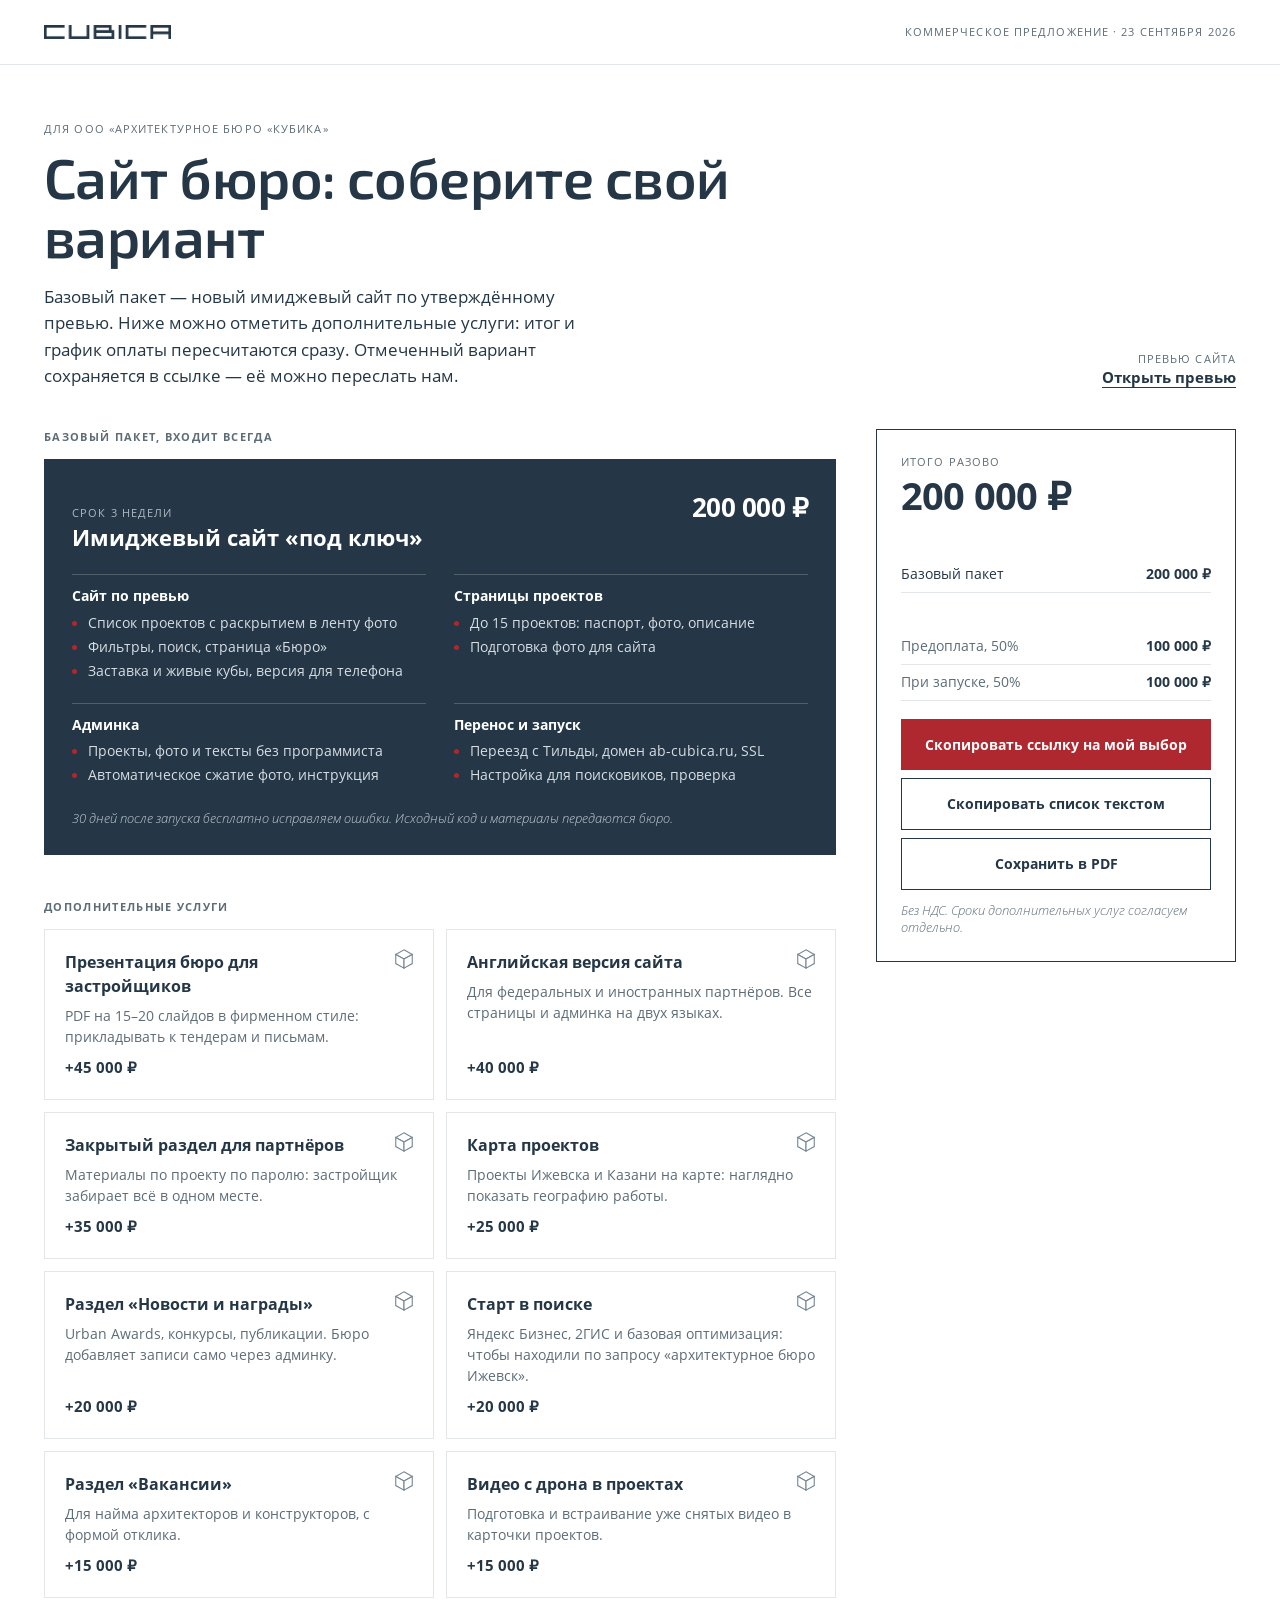
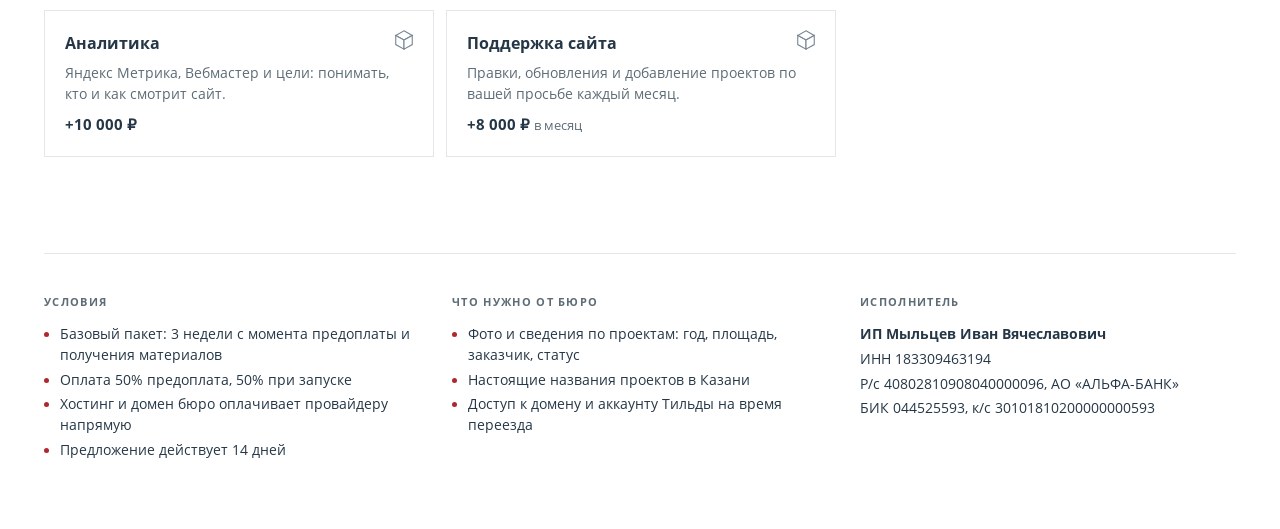
==== kp-9d5801d6/index.html @ bca87ef8 "Интерактивное КП с выбором дополнительных услуг (по отдельной ссылке) Co-Authored-By: Claude Opus 5." ====
<!doctype html>
<html lang="ru">
<head>
<meta charset="utf-8">
<meta name="robots" content="noindex, nofollow">
<meta name="viewport" content="width=device-width, initial-scale=1">
<title>Коммерческое предложение: сайт бюро «Кубика»</title>
<style>
@font-face { font-family: "Exo 2"; src: url("../assets/fonts/Exo2-SemiBold.ttf") format("truetype"); font-weight: 600; font-display: swap; }
@font-face { font-family: "Open Sans"; src: url("../assets/fonts/OpenSans-Regular.ttf") format("truetype"); font-weight: 400; font-display: swap; }
@font-face { font-family: "Open Sans"; src: url("../assets/fonts/OpenSans-Bold.ttf") format("truetype"); font-weight: 700; font-display: swap; }
@font-face { font-family: "Open Sans"; src: url("../assets/fonts/OpenSans-LightItalic.ttf") format("truetype"); font-weight: 300; font-style: italic; font-display: swap; }

:root { --ink: #253746; --slate: #768692; --muted: #5d6c76; --brick: #af272f; --hair: #e3e7ea; --pale: #f4f6f7; --ease: cubic-bezier(.16, 1, .3, 1); }
* { box-sizing: border-box; }
html { scroll-behavior: smooth; }
body { margin: 0; background: #fff; color: var(--ink); font: 400 15px/1.55 "Open Sans", Arial, sans-serif; -webkit-font-smoothing: antialiased; }
a { color: inherit; }
button { font: inherit; color: inherit; }
:focus-visible { outline: 2px solid var(--brick); outline-offset: 3px; }
.caps { font-size: 11px; line-height: 1.4; letter-spacing: .1em; text-transform: uppercase; color: var(--muted); }
.wrap { max-width: 1240px; margin: 0 auto; padding: 0 24px; }

/* шапка */
.top { border-bottom: 1px solid var(--hair); }
.top .wrap { height: 64px; display: flex; align-items: center; justify-content: space-between; gap: 16px; }
.top img { height: 14px; }

/* обложка */
.hero { padding: 56px 0 40px; display: grid; grid-template-columns: minmax(0, 7fr) minmax(0, 4fr); gap: 48px; align-items: end; }
h1 { font: 600 clamp(32px, 4.4vw, 56px)/1.05 "Exo 2", sans-serif; margin: 12px 0 18px; letter-spacing: -.01em; }
.hero p { margin: 0; font-size: 17px; max-width: 58ch; }
.hero .preview { justify-self: end; text-align: right; }
.hero .preview a { font-weight: 700; text-decoration: none; border-bottom: 1px solid currentColor; }
.hero .preview a:hover { color: var(--brick); }

/* раскладка: слева пакеты, справа итог */
.layout { display: grid; grid-template-columns: minmax(0, 1fr) 360px; gap: 40px; align-items: start; padding-bottom: 96px; }
h2 { font: 700 11px/1.4 "Open Sans", sans-serif; letter-spacing: .12em; text-transform: uppercase; color: var(--muted); margin: 0 0 14px; }

/* базовый пакет */
.base { background: var(--ink); color: #fff; padding: 28px; margin-bottom: 44px; }
.base__head { display: flex; justify-content: space-between; align-items: baseline; gap: 16px; flex-wrap: wrap; margin-bottom: 20px; }
.base__head b { font-size: 22px; }
.base__head .price { font-size: 26px; font-weight: 700; letter-spacing: -.02em; white-space: nowrap; }
.base .caps { color: #aebac3; }
.base__grid { display: grid; grid-template-columns: 1fr 1fr; gap: 18px 28px; }
.base__grid h3 { font-size: 14px; margin: 0 0 6px; padding-top: 10px; border-top: 1px solid rgba(255,255,255,.2); }
.base__grid ul { margin: 0; padding-left: 16px; color: #d6dde3; font-size: 13.5px; }
.base__grid li { margin-bottom: 3px; }
.base__grid li::marker { color: var(--brick); }
.base__note { margin: 20px 0 0; font: 300 italic 13px/1.4 "Open Sans"; color: #c3ccd3; }

/* доп. услуги */
.extras { display: grid; grid-template-columns: 1fr 1fr; gap: 12px; }
.opt { position: relative; display: grid; grid-template-rows: auto 1fr auto; gap: 8px; padding: 20px; border: 1px solid var(--hair); background: #fff; cursor: pointer; text-align: left; transition: border-color .25s var(--ease), background .25s var(--ease), transform .15s var(--ease); }
.opt:hover { border-color: var(--slate); }
.opt:active { transform: scale(.99); }
.opt[aria-pressed="true"] { border-color: var(--ink); background: var(--pale); }
.opt__title { font-weight: 700; font-size: 15.5px; padding-right: 32px; }
.opt__why { color: var(--muted); font-size: 13.5px; }
.opt__price { font-weight: 700; font-size: 15px; }
.opt__price small { font-weight: 400; color: var(--muted); }
/* флажок: изометрический кубик, закрашивается при выборе */
.opt__box { position: absolute; right: 18px; top: 18px; width: 22px; height: 22px; }
.opt__box polygon { fill: #fff; stroke: var(--slate); stroke-width: 1.2; transition: fill .25s var(--ease), stroke .25s var(--ease); }
.opt[aria-pressed="true"] .opt__box polygon { stroke: var(--ink); }
.opt[aria-pressed="true"] .opt__box .t { fill: var(--brick); stroke: var(--brick); }
.opt[aria-pressed="true"] .opt__box .l { fill: #d7dde2; }
.opt[aria-pressed="true"] .opt__box .r { fill: var(--slate); }

/* итог */
.sum { position: sticky; top: 24px; border: 1.5px solid var(--ink); padding: 24px; }
.sum__total { font-size: 38px; font-weight: 700; letter-spacing: -.02em; line-height: 1; margin: 6px 0 4px; }
.sum__monthly { color: var(--muted); font-size: 14px; min-height: 21px; }
.sum table { width: 100%; border-collapse: collapse; margin: 18px 0; font-size: 13.5px; }
.sum td { padding: 7px 0; border-bottom: 1px solid var(--hair); vertical-align: top; }
.sum td:last-child { text-align: right; white-space: nowrap; font-weight: 700; padding-left: 12px; }
.sum .pay td { color: var(--muted); }
.sum .pay td:last-child { color: var(--ink); }
.sum__lines { max-height: 220px; overflow: auto; }
.btn { display: flex; width: 100%; justify-content: center; align-items: center; gap: 8px; padding: 14px 18px; font-weight: 700; font-size: 14px; border: 1.5px solid var(--ink); background: none; cursor: pointer; transition: background .2s var(--ease), color .2s var(--ease); }
.btn + .btn { margin-top: 8px; }
.btn--main { background: var(--brick); border-color: var(--brick); color: #fff; }
.btn--main:hover { background: #952129; border-color: #952129; }
.btn:not(.btn--main):hover { background: var(--ink); color: #fff; }
.sum__hint { margin: 12px 0 0; font: 300 italic 12.5px/1.4 "Open Sans"; color: var(--muted); min-height: 18px; }

/* условия и реквизиты */
.terms { border-top: 1px solid var(--hair); padding: 40px 0 64px; display: grid; grid-template-columns: repeat(3, 1fr); gap: 32px; font-size: 13.5px; }
.terms ul { margin: 0; padding-left: 16px; }
.terms li { margin-bottom: 4px; }
.terms li::marker { color: var(--brick); }
.terms p { margin: 0 0 4px; }

/* телефон: итог прилипает к низу экрана */
@media (max-width: 960px) {
  .hero, .layout { grid-template-columns: 1fr; }
  .hero .preview { justify-self: start; text-align: left; }
  .sum { position: static; }
  .terms { grid-template-columns: 1fr; }
}
@media (max-width: 640px) {
  .extras, .base__grid { grid-template-columns: 1fr; }
  .base { padding: 22px; }
}
.dock { display: none; position: fixed; left: 0; right: 0; bottom: 0; z-index: 20; background: var(--ink); color: #fff; padding: 12px 20px; align-items: center; justify-content: space-between; gap: 12px; }
.dock b { font-size: 18px; }
.dock a { color: #fff; font-weight: 700; font-size: 13px; text-decoration: none; border-bottom: 1px solid rgba(255,255,255,.5); }
@media (max-width: 960px) { body { padding-bottom: 64px; } .dock { display: flex; } }   /* после базового .dock, иначе он перебьёт */

/* печать: выбранный вариант на бумаге */
@media print {
  .top, .dock, .sum .btn, .sum__hint, .opt:not([aria-pressed="true"]) { display: none !important; }
  .layout { grid-template-columns: 1fr 300px; }
  .sum { position: static; }
  body { font-size: 12px; }
}
@media (prefers-reduced-motion: reduce) { * { transition: none !important; } html { scroll-behavior: auto; } }
</style>
</head>
<body>

<header class="top">
  <div class="wrap">
    <img src="../assets/img/logo-gunmetal-mark.png" alt="CUBICA">
    <span class="caps">Коммерческое предложение · 23 сентября 2026</span>
  </div>
</header>

<main class="wrap">
  <section class="hero">
    <div>
      <div class="caps">Для ООО «Архитектурное бюро «Кубика»</div>
      <h1>Сайт бюро: соберите свой вариант</h1>
      <p>Базовый пакет — новый имиджевый сайт по утверждённому превью. Ниже можно отметить дополнительные услуги: итог и график оплаты пересчитаются сразу. Отмеченный вариант сохраняется в ссылке — её можно переслать нам.</p>
    </div>
    <div class="preview">
      <div class="caps">Превью сайта</div>
      <a href="../index.html" target="_blank" rel="noopener">Открыть превью</a>
    </div>
  </section>

  <div class="layout">
    <div>
      <h2>Базовый пакет, входит всегда</h2>
      <section class="base" aria-label="Базовый пакет">
        <div class="base__head">
          <div><div class="caps">Срок 3 недели</div><b>Имиджевый сайт «под ключ»</b></div>
          <div class="price">200 000 ₽</div>
        </div>
        <div class="base__grid">
          <div><h3>Сайт по превью</h3><ul><li>Список проектов с раскрытием в ленту фото</li><li>Фильтры, поиск, страница «Бюро»</li><li>Заставка и живые кубы, версия для телефона</li></ul></div>
          <div><h3>Страницы проектов</h3><ul><li>До 15 проектов: паспорт, фото, описание</li><li>Подготовка фото для сайта</li></ul></div>
          <div><h3>Админка</h3><ul><li>Проекты, фото и тексты без программиста</li><li>Автоматическое сжатие фото, инструкция</li></ul></div>
          <div><h3>Перенос и запуск</h3><ul><li>Переезд с Тильды, домен ab-cubica.ru, SSL</li><li>Настройка для поисковиков, проверка</li></ul></div>
        </div>
        <p class="base__note">30 дней после запуска бесплатно исправляем ошибки. Исходный код и материалы передаются бюро.</p>
      </section>

      <h2>Дополнительные услуги</h2>
      <div class="extras" id="extras"></div>
    </div>

    <aside class="sum" aria-live="polite">
      <div class="caps">Итого разово</div>
      <div class="sum__total" id="total">200 000 ₽</div>
      <div class="sum__monthly" id="monthly"></div>
      <div class="sum__lines">
        <table><tbody id="lines"></tbody></table>
      </div>
      <table class="pay"><tbody>
        <tr><td>Предоплата, 50%</td><td id="pay1">100 000 ₽</td></tr>
        <tr><td>При запуске, 50%</td><td id="pay2">100 000 ₽</td></tr>
      </tbody></table>
      <button class="btn btn--main" id="copyLink" type="button">Скопировать ссылку на мой выбор</button>
      <button class="btn" id="copyText" type="button">Скопировать список текстом</button>
      <button class="btn" id="print" type="button">Сохранить в PDF</button>
      <p class="sum__hint" id="hint">Без НДС. Сроки дополнительных услуг согласуем отдельно.</p>
    </aside>
  </div>

  <section class="terms">
    <div>
      <h2>Условия</h2>
      <ul>
        <li>Базовый пакет: 3 недели с момента предоплаты и получения материалов</li>
        <li>Оплата 50% предоплата, 50% при запуске</li>
        <li>Хостинг и домен бюро оплачивает провайдеру напрямую</li>
        <li>Предложение действует 14 дней</li>
      </ul>
    </div>
    <div>
      <h2>Что нужно от бюро</h2>
      <ul>
        <li>Фото и сведения по проектам: год, площадь, заказчик, статус</li>
        <li>Настоящие названия проектов в Казани</li>
        <li>Доступ к домену и аккаунту Тильды на время переезда</li>
      </ul>
    </div>
    <div>
      <h2>Исполнитель</h2>
      <p><b>ИП Мыльцев Иван Вячеславович</b></p>
      <p>ИНН 183309463194</p>
      <p>Р/с 40802810908040000096, АО «АЛЬФА-БАНК»</p>
      <p>БИК 044525593, к/с 30101810200000000593</p>
    </div>
  </section>
</main>

<div class="dock" aria-hidden="true"><div><div class="caps" style="color:#aebac3">Итого</div><b id="dockTotal">200 000 ₽</b></div><a href="#total">Смотреть расчёт</a></div>

<script>
(function () {
  // Дополнительные услуги. id короткий: попадает в ссылку с выбором клиента.
  var BASE = 200000;
  var OPTIONS = [
    { id: 'deck', title: 'Презентация бюро для застройщиков', why: 'PDF на 15–20 слайдов в фирменном стиле: прикладывать к тендерам и письмам.', price: 45000 },
    { id: 'en',   title: 'Английская версия сайта', why: 'Для федеральных и иностранных партнёров. Все страницы и админка на двух языках.', price: 40000 },
    { id: 'club', title: 'Закрытый раздел для партнёров', why: 'Материалы по проекту по паролю: застройщик забирает всё в одном месте.', price: 35000 },
    { id: 'map',  title: 'Карта проектов', why: 'Проекты Ижевска и Казани на карте: наглядно показать географию работы.', price: 25000 },
    { id: 'news', title: 'Раздел «Новости и награды»', why: 'Urban Awards, конкурсы, публикации. Бюро добавляет записи само через админку.', price: 20000 },
    { id: 'seo',  title: 'Старт в поиске', why: 'Яндекс Бизнес, 2ГИС и базовая оптимизация: чтобы находили по запросу «архитектурное бюро Ижевск».', price: 20000 },
    { id: 'jobs', title: 'Раздел «Вакансии»', why: 'Для найма архитекторов и конструкторов, с формой отклика.', price: 15000 },
    { id: 'video',title: 'Видео с дрона в проектах', why: 'Подготовка и встраивание уже снятых видео в карточки проектов.', price: 15000 },
    { id: 'stats',title: 'Аналитика', why: 'Яндекс Метрика, Вебмастер и цели: понимать, кто и как смотрит сайт.', price: 10000 },
    { id: 'care', title: 'Поддержка сайта', why: 'Правки, обновления и добавление проектов по вашей просьбе каждый месяц.', price: 8000, monthly: true }
  ];

  var fmt = function (n) { return n.toLocaleString('ru-RU').replace(/ /g, ' ') + ' ₽'; };
  var chosen = {};

  // выбор из ссылки: #sel=deck,en,map
  var m = location.hash.match(/sel=([a-z,]+)/);
  if (m) m[1].split(',').forEach(function (id) { chosen[id] = true; });

  var box = '<svg class="opt__box" viewBox="0 0 24 24" aria-hidden="true">' +
    '<polygon class="t" points="12,2 21,7 12,12 3,7"/>' +
    '<polygon class="l" points="3,7 12,12 12,22 3,17"/>' +
    '<polygon class="r" points="12,12 21,7 21,17 12,22"/></svg>';

  var list = document.getElementById('extras');
  OPTIONS.forEach(function (o) {
    var b = document.createElement('button');
    b.type = 'button';
    b.className = 'opt';
    b.dataset.id = o.id;
    b.setAttribute('aria-pressed', chosen[o.id] ? 'true' : 'false');
    b.innerHTML = box + '<span class="opt__title">' + o.title + '</span>' +
      '<span class="opt__why">' + o.why + '</span>' +
      '<span class="opt__price">' + (o.monthly ? '+' + fmt(o.price) + ' <small>в месяц</small>' : '+' + fmt(o.price)) + '</span>';
    b.addEventListener('click', function () {
      chosen[o.id] = !chosen[o.id];
      b.setAttribute('aria-pressed', chosen[o.id] ? 'true' : 'false');
      update();
    });
    list.appendChild(b);
  });

  function selected() { return OPTIONS.filter(function (o) { return chosen[o.id]; }); }

  function update() {
    var sel = selected();
    var once = BASE, monthly = 0;
    var rows = '<tr><td>Базовый пакет</td><td>' + fmt(BASE) + '</td></tr>';
    sel.forEach(function (o) {
      if (o.monthly) monthly += o.price; else once += o.price;
      rows += '<tr><td>' + o.title + '</td><td>' + (o.monthly ? fmt(o.price) + '/мес' : fmt(o.price)) + '</td></tr>';
    });
    document.getElementById('lines').innerHTML = rows;
    document.getElementById('total').textContent = fmt(once);
    document.getElementById('dockTotal').textContent = fmt(once);
    document.getElementById('monthly').textContent = monthly ? '+ ' + fmt(monthly) + ' в месяц за поддержку' : '';
    var half = Math.round(once / 2);
    document.getElementById('pay1').textContent = fmt(half);
    document.getElementById('pay2').textContent = fmt(once - half);
    var ids = sel.map(function (o) { return o.id; }).join(',');
    history.replaceState(null, '', ids ? '#sel=' + ids : location.pathname + location.search);
  }

  function hint(t) { var h = document.getElementById('hint'); h.textContent = t; setTimeout(function () { h.textContent = 'Без НДС. Сроки дополнительных услуг согласуем отдельно.'; }, 3500); }

  function copy(text, ok) {
    if (navigator.clipboard && window.isSecureContext) {
      navigator.clipboard.writeText(text).then(function () { hint(ok); }, function () { prompt('Скопируйте вручную:', text); });
    } else prompt('Скопируйте вручную:', text);
  }

  document.getElementById('copyLink').addEventListener('click', function () {
    copy(location.href, 'Ссылка скопирована. Отправьте её нам — мы увидим ваш выбор.');
  });
  document.getElementById('copyText').addEventListener('click', function () {
    var sel = selected(), once = BASE, monthly = 0;
    var t = ['Сайт бюро «Кубика»: выбранный вариант', '— Базовый пакет: ' + fmt(BASE)];
    sel.forEach(function (o) { if (o.monthly) monthly += o.price; else once += o.price; t.push('— ' + o.title + ': ' + fmt(o.price) + (o.monthly ? ' в месяц' : '')); });
    t.push('Итого разово: ' + fmt(once) + ' (без НДС)');
    if (monthly) t.push('Ежемесячно: ' + fmt(monthly));
    t.push('Ссылка: ' + location.href);
    copy(t.join('\n'), 'Список скопирован.');
  });
  document.getElementById('print').addEventListener('click', function () { window.print(); });

  update();
})();
</script>
</body>
</html>
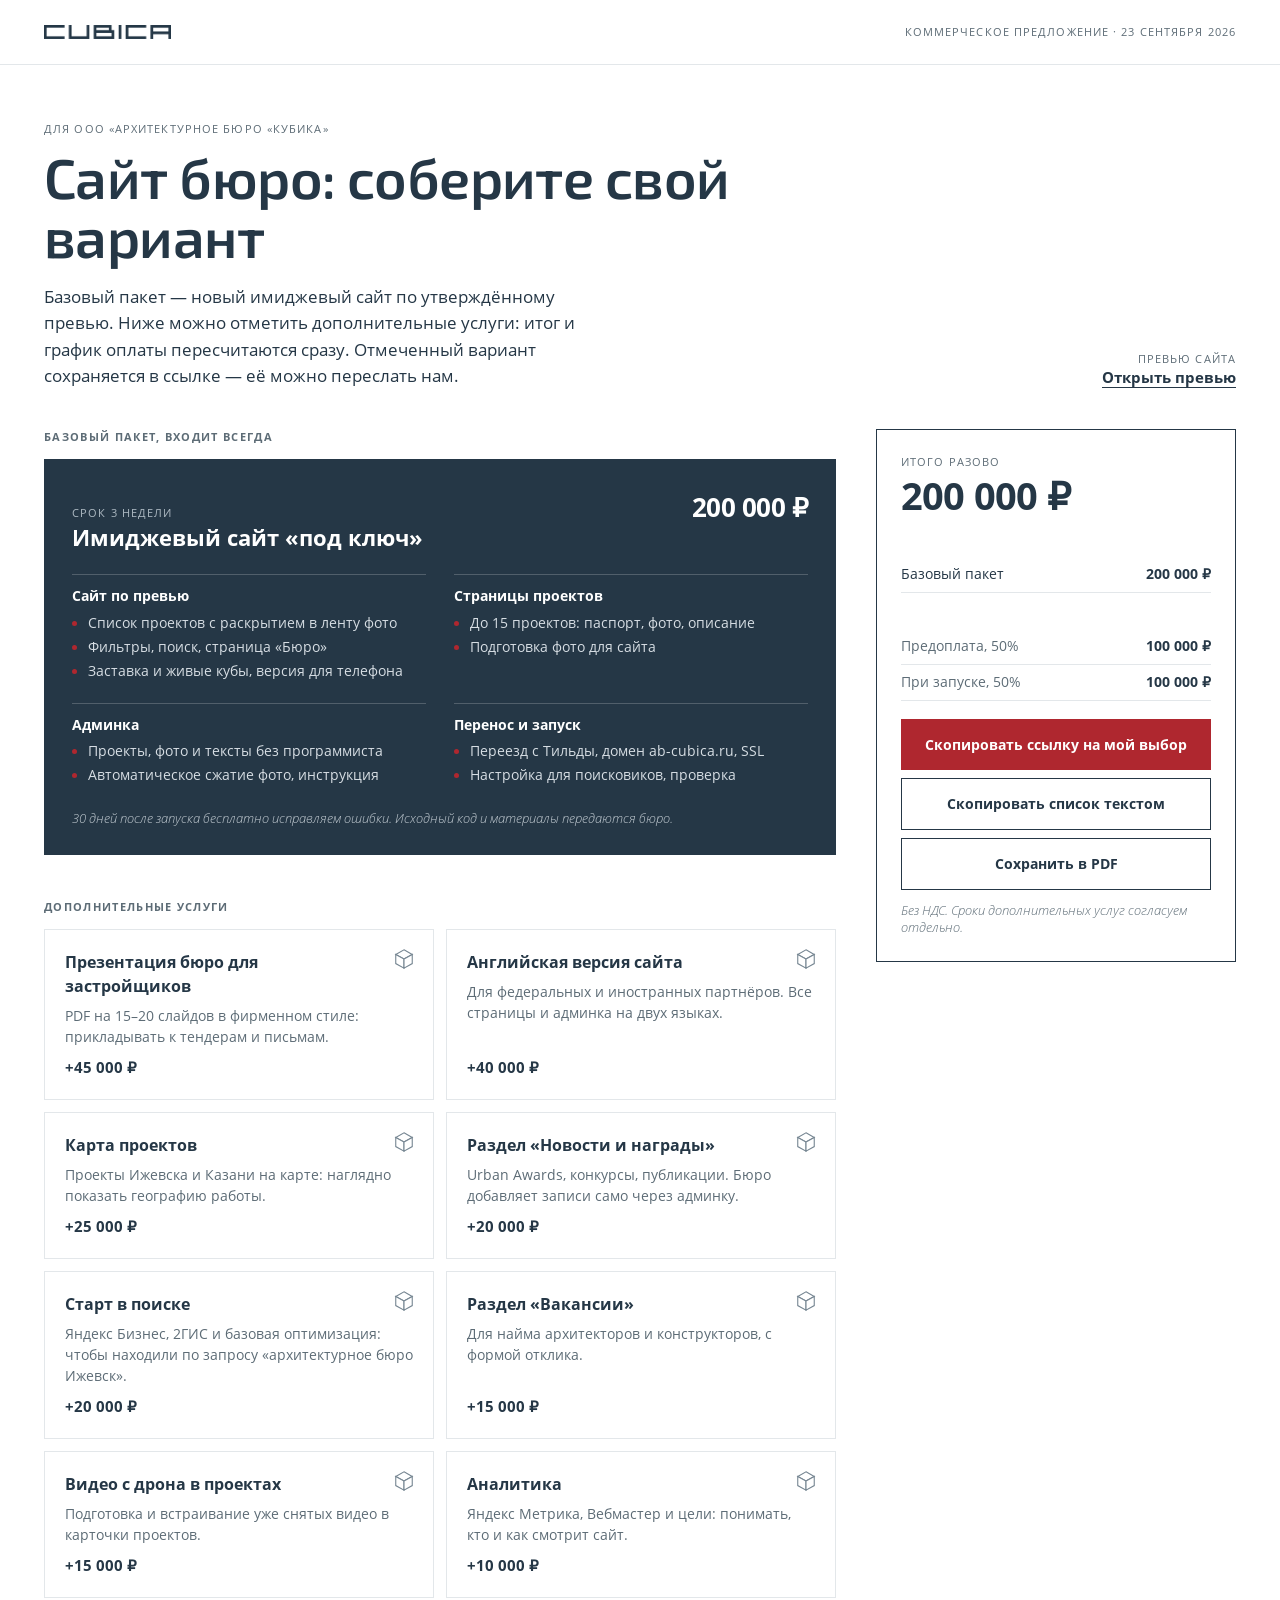
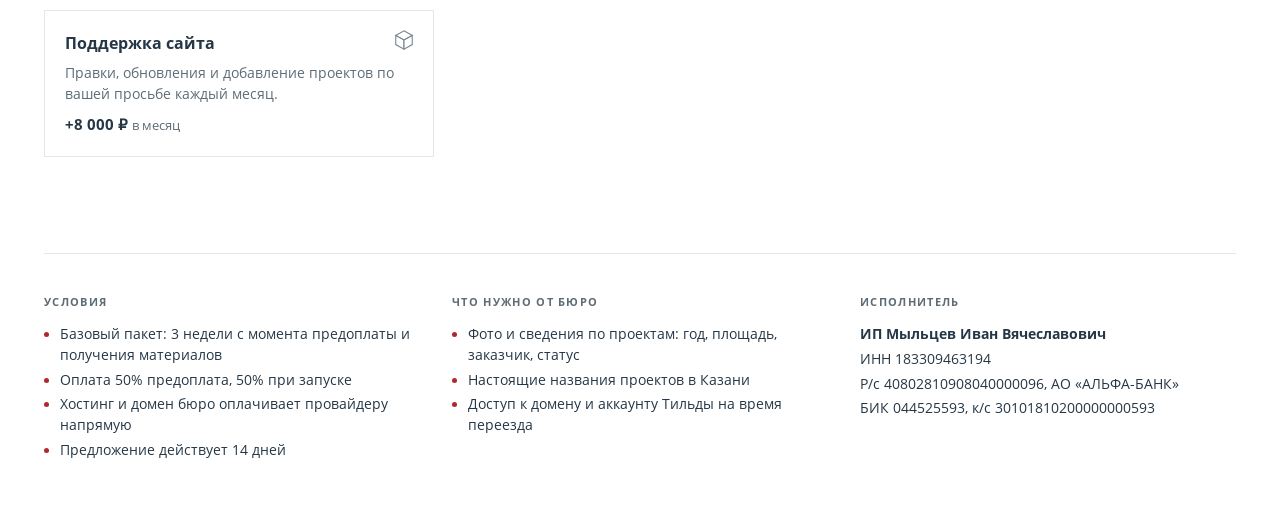
==== commit a922d024: "Интерактивное КП: убран «Закрытый раздел для партнёров» Co-Authored-By: Claude Opus 5.5 <noreply@ant" ====
--- a/kp-9d5801d6/index.html
+++ b/kp-9d5801d6/index.html
@@ -217,7 +217,6 @@
   var OPTIONS = [
     { id: 'deck', title: 'Презентация бюро для застройщиков', why: 'PDF на 15–20 слайдов в фирменном стиле: прикладывать к тендерам и письмам.', price: 45000 },
     { id: 'en',   title: 'Английская версия сайта', why: 'Для федеральных и иностранных партнёров. Все страницы и админка на двух языках.', price: 40000 },
-    { id: 'club', title: 'Закрытый раздел для партнёров', why: 'Материалы по проекту по паролю: застройщик забирает всё в одном месте.', price: 35000 },
     { id: 'map',  title: 'Карта проектов', why: 'Проекты Ижевска и Казани на карте: наглядно показать географию работы.', price: 25000 },
     { id: 'news', title: 'Раздел «Новости и награды»', why: 'Urban Awards, конкурсы, публикации. Бюро добавляет записи само через админку.', price: 20000 },
     { id: 'seo',  title: 'Старт в поиске', why: 'Яндекс Бизнес, 2ГИС и базовая оптимизация: чтобы находили по запросу «архитектурное бюро Ижевск».', price: 20000 },
